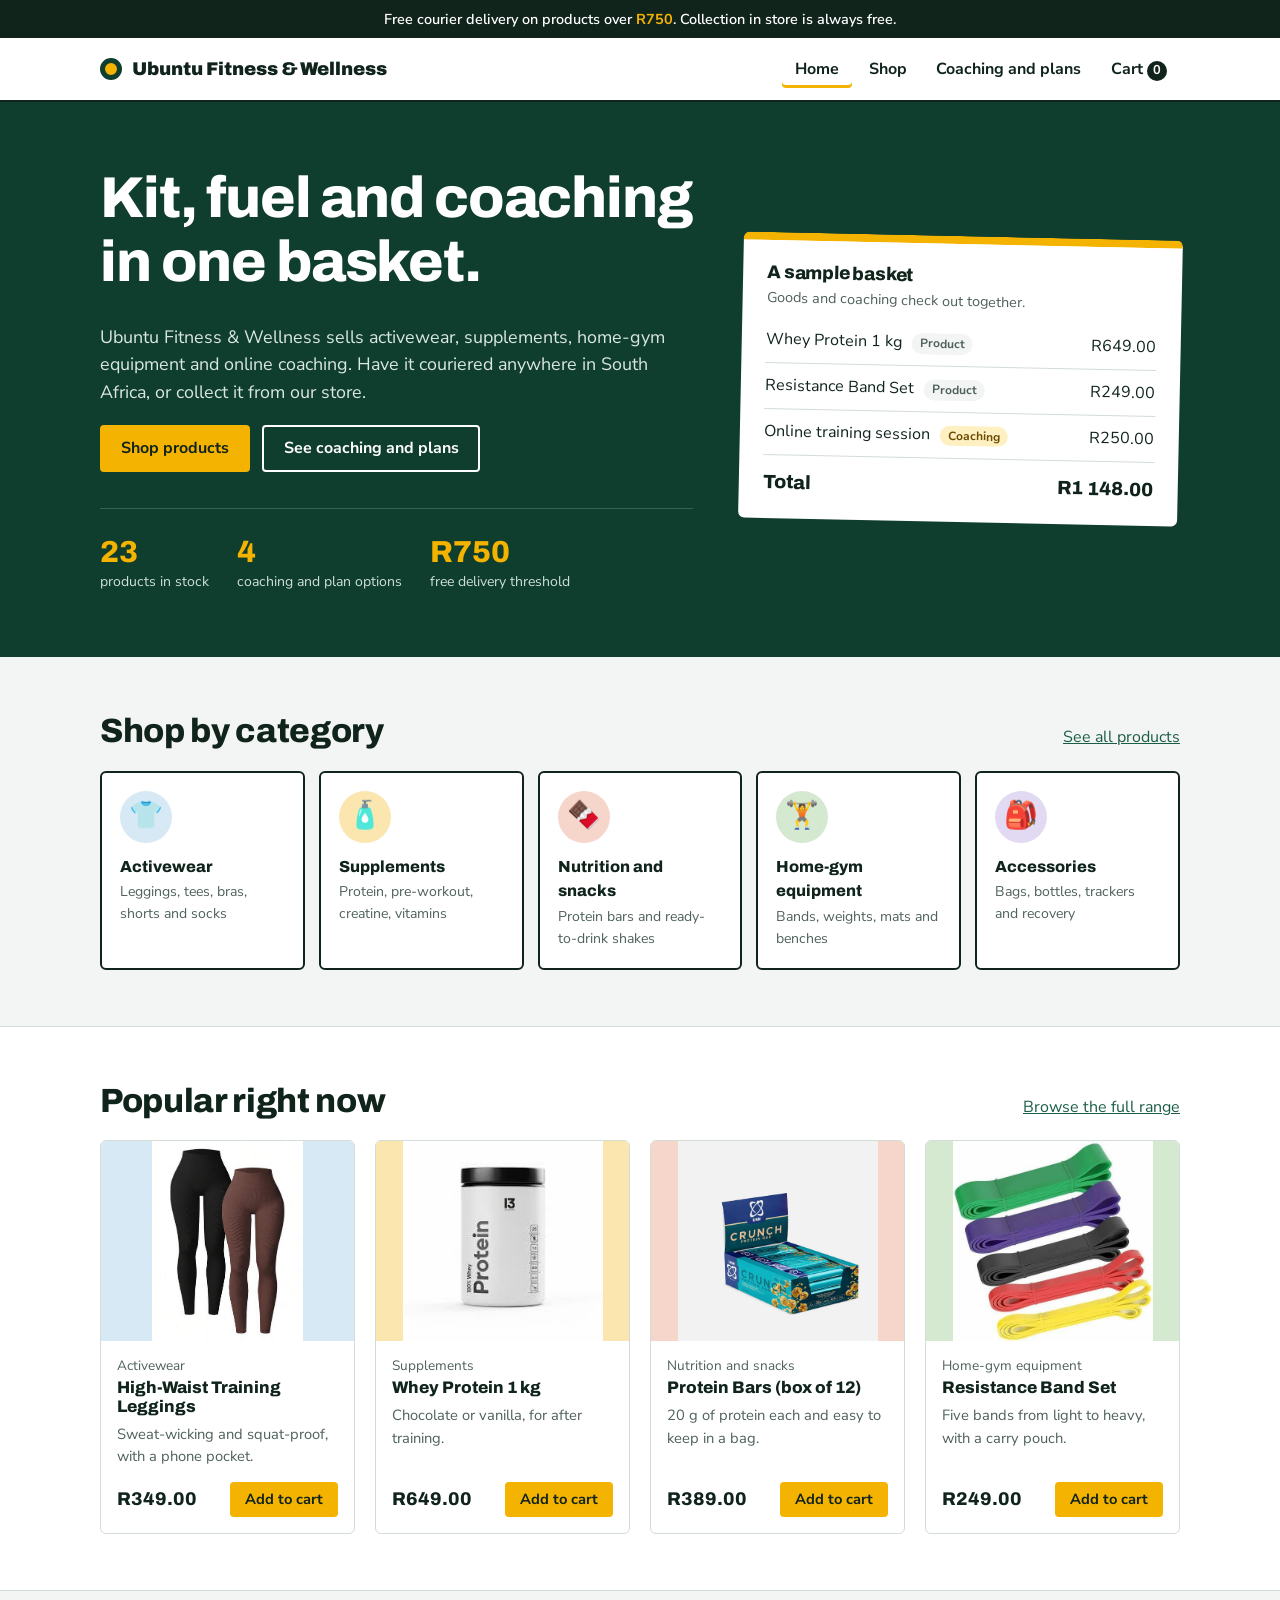
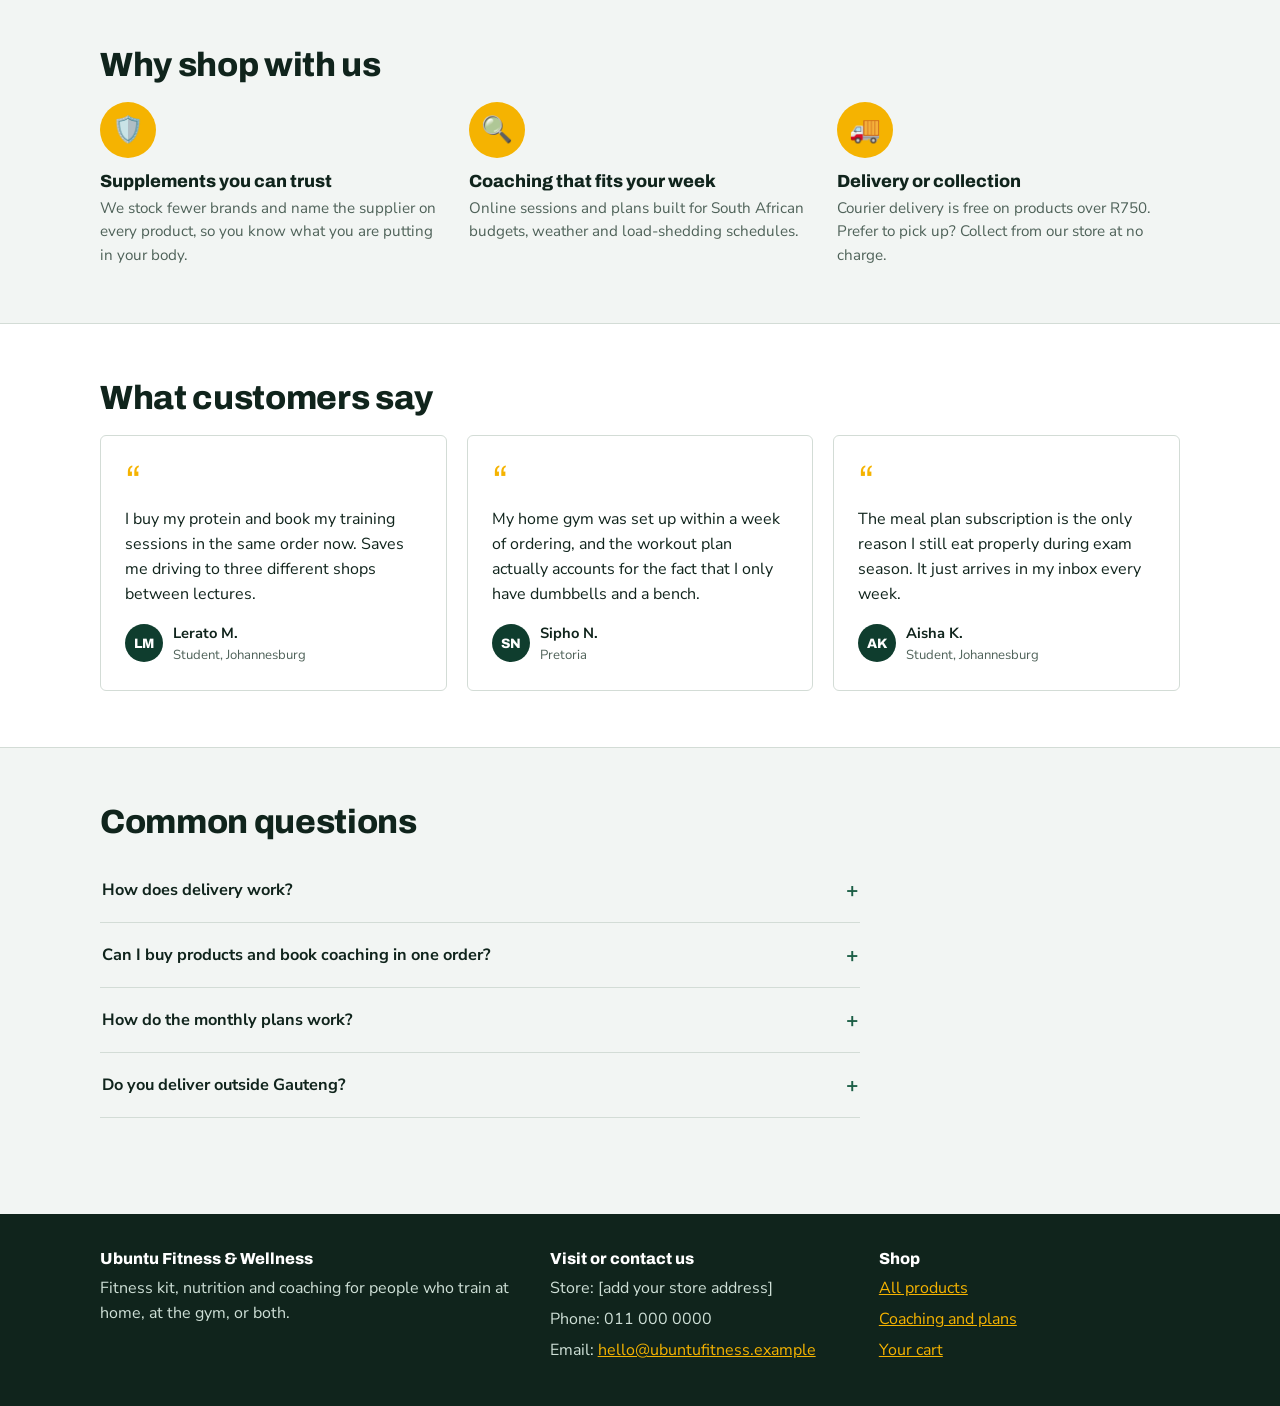
==== index.html @ 15aec462 "add website" ====
<?xml version="1.0" encoding="UTF-8"?>
<!DOCTYPE html PUBLIC "-//W3C//DTD XHTML 1.0 Strict//EN" "http://www.w3.org/TR/xhtml1/DTD/xhtml1-strict.dtd">
<html xmlns="http://www.w3.org/1999/xhtml" xml:lang="en" lang="en">
<head>
  <meta http-equiv="Content-Type" content="text/html; charset=UTF-8" />
  <meta name="viewport" content="width=device-width, initial-scale=1" />
  <title>Ubuntu Fitness &amp; Wellness | Kit, fuel and coaching in one basket</title>
  <link rel="stylesheet" type="text/css" href="https://fonts.googleapis.com/css2?family=Archivo:wght@700;800;900&amp;family=Nunito+Sans:wght@400;600;700&amp;display=swap" />
  <link rel="stylesheet" type="text/css" href="css/style.css" />
</head>
<body>
  <div><a class="skip-link" href="#main">Skip to main content</a></div>

  <div class="promo-bar">
    <div class="wrap"><span>Free courier delivery on products over <strong>R750</strong>. Collection in store is always free.</span></div>
  </div>

  <div class="site-header">
    <div class="wrap header-inner">
      <a class="brand" href="index.html"><span class="brand-mark"></span>Ubuntu Fitness &amp; Wellness</a>
      <ul class="nav">
        <li><a class="active" href="index.html">Home</a></li>
        <li><a href="products.html">Shop</a></li>
        <li><a href="services.html">Coaching and plans</a></li>
        <li><a href="cart.html">Cart <span id="cart-count" class="cart-count">0</span></a></li>
      </ul>
    </div>
  </div>

  <div id="main">
    <div class="hero">
      <div class="wrap hero-grid">
        <div>
          <h1>Kit, fuel and coaching in one basket.</h1>
          <p>Ubuntu Fitness &amp; Wellness sells activewear, supplements, home-gym equipment and online coaching. Have it couriered anywhere in South Africa, or collect it from our store.</p>
          <div class="hero-actions">
            <a class="btn" href="products.html">Shop products</a>
            <a class="btn btn-outline" href="services.html">See coaching and plans</a>
          </div>
          <div class="stat-row">
            <div><span class="stat-num">23</span><span class="stat-label">products in stock</span></div>
            <div><span class="stat-num">4</span><span class="stat-label">coaching and plan options</span></div>
            <div><span class="stat-num">R750</span><span class="stat-label">free delivery threshold</span></div>
          </div>
        </div>

        <div class="basket-mock">
          <h2>A sample basket</h2>
          <p class="muted">Goods and coaching check out together.</p>
          <div class="mock-row"><span>Whey Protein 1 kg <span class="tag">Product</span></span><span>R649.00</span></div>
          <div class="mock-row"><span>Resistance Band Set <span class="tag">Product</span></span><span>R249.00</span></div>
          <div class="mock-row"><span>Online training session <span class="tag tag-service">Coaching</span></span><span>R250.00</span></div>
          <div class="mock-total"><span>Total</span><span>R1 148.00</span></div>
        </div>
      </div>
    </div>

    <div class="section">
      <div class="wrap">
        <div class="section-head">
          <h2>Shop by category</h2>
          <a href="products.html">See all products</a>
        </div>
        <div class="cat-grid">
          <a class="cat-tile" href="products.html?cat=activewear">
            <span class="cat-icon tile-activewear">&#128085;</span>
            <span class="cat-name">Activewear</span>
            <span class="cat-blurb">Leggings, tees, bras, shorts and socks</span>
          </a>
          <a class="cat-tile" href="products.html?cat=supplements">
            <span class="cat-icon tile-supplements">&#129524;</span>
            <span class="cat-name">Supplements</span>
            <span class="cat-blurb">Protein, pre-workout, creatine, vitamins</span>
          </a>
          <a class="cat-tile" href="products.html?cat=nutrition">
            <span class="cat-icon tile-nutrition">&#127851;</span>
            <span class="cat-name">Nutrition and snacks</span>
            <span class="cat-blurb">Protein bars and ready-to-drink shakes</span>
          </a>
          <a class="cat-tile" href="products.html?cat=equipment">
            <span class="cat-icon tile-equipment">&#127947;</span>
            <span class="cat-name">Home-gym equipment</span>
            <span class="cat-blurb">Bands, weights, mats and benches</span>
          </a>
          <a class="cat-tile" href="products.html?cat=accessories">
            <span class="cat-icon tile-accessories">&#127890;</span>
            <span class="cat-name">Accessories</span>
            <span class="cat-blurb">Bags, bottles, trackers and recovery</span>
          </a>
        </div>
      </div>
    </div>

    <div class="section band">
      <div class="wrap">
        <div class="section-head">
          <h2>Popular right now</h2>
          <a href="products.html">Browse the full range</a>
        </div>
        <div id="featured-grid" class="grid"></div>
        <noscript><p>Turn on JavaScript to see the products.</p></noscript>
      </div>
    </div>

    <div class="section">
      <div class="wrap">
        <h2>Why shop with us</h2>
        <div class="tile-grid">
          <div class="tile-feature">
            <span class="tile-icon">&#128737;&#65039;</span>
            <h3>Supplements you can trust</h3>
            <p>We stock fewer brands and name the supplier on every product, so you know what you are putting in your body.</p>
          </div>
          <div class="tile-feature">
            <span class="tile-icon">&#128269;</span>
            <h3>Coaching that fits your week</h3>
            <p>Online sessions and plans built for South African budgets, weather and load-shedding schedules.</p>
          </div>
          <div class="tile-feature">
            <span class="tile-icon">&#128666;</span>
            <h3>Delivery or collection</h3>
            <p>Courier delivery is free on products over R750. Prefer to pick up? Collect from our store at no charge.</p>
          </div>
        </div>
      </div>
    </div>

    <div class="section band">
      <div class="wrap">
        <h2>What customers say</h2>
        <div class="testimonials">
          <div class="testimonial">
            <span class="testimonial-mark">&#8220;</span>
            <p>I buy my protein and book my training sessions in the same order now. Saves me driving to three different shops between lectures.</p>
            <div class="testimonial-who">
              <span class="testimonial-avatar">LM</span>
              <span><span class="testimonial-name">Lerato M.</span><span class="testimonial-loc">Student, Johannesburg</span></span>
            </div>
          </div>
          <div class="testimonial">
            <span class="testimonial-mark">&#8220;</span>
            <p>My home gym was set up within a week of ordering, and the workout plan actually accounts for the fact that I only have dumbbells and a bench.</p>
            <div class="testimonial-who">
              <span class="testimonial-avatar">SN</span>
              <span><span class="testimonial-name">Sipho N.</span><span class="testimonial-loc">Pretoria</span></span>
            </div>
          </div>
          <div class="testimonial">
            <span class="testimonial-mark">&#8220;</span>
            <p>The meal plan subscription is the only reason I still eat properly during exam season. It just arrives in my inbox every week.</p>
            <div class="testimonial-who">
              <span class="testimonial-avatar">AK</span>
              <span><span class="testimonial-name">Aisha K.</span><span class="testimonial-loc">Student, Johannesburg</span></span>
            </div>
          </div>
        </div>
      </div>
    </div>

    <div class="section">
      <div class="wrap">
        <h2>Common questions</h2>
        <div class="faq-list">
          <div class="faq-item">
            <button type="button" class="faq-q">How does delivery work?<span class="faq-icon">+</span></button>
            <div class="faq-a"><p>Courier delivery costs R80 and is free once your products come to R750 or more. You can also collect from our store at no charge. Coaching and plans are never delivered, since there is nothing to ship.</p></div>
          </div>
          <div class="faq-item">
            <button type="button" class="faq-q">Can I buy products and book coaching in one order?<span class="faq-icon">+</span></button>
            <div class="faq-a"><p>Yes. Add anything from the shop and the coaching and plans page to the same cart, and pay for it all in one checkout.</p></div>
          </div>
          <div class="faq-item">
            <button type="button" class="faq-q">How do the monthly plans work?<span class="faq-icon">+</span></button>
            <div class="faq-a"><p>Meal and workout plan subscriptions renew monthly and you can cancel at any time. The personal training monthly package includes eight sessions, and unused sessions can roll over.</p></div>
          </div>
          <div class="faq-item">
            <button type="button" class="faq-q">Do you deliver outside Gauteng?<span class="faq-icon">+</span></button>
            <div class="faq-a"><p>Courier delivery covers South Africa. Delivery times are longer outside major metros, and bulky items like benches may take a little longer to arrive.</p></div>
          </div>
        </div>
      </div>
    </div>
  </div>

  <div class="site-footer">
    <div class="wrap footer-grid">
      <div>
        <h3>Ubuntu Fitness &amp; Wellness</h3>
        <p>Fitness kit, nutrition and coaching for people who train at home, at the gym, or both.</p>
      </div>
      <div>
        <h3>Visit or contact us</h3>
        <p>Store: [add your store address]</p>
        <p>Phone: 011 000 0000</p>
        <p>Email: <a href="mailto:hello@ubuntufitness.example">hello@ubuntufitness.example</a></p>
      </div>
      <div>
        <h3>Shop</h3>
        <p><a href="products.html">All products</a></p>
        <p><a href="services.html">Coaching and plans</a></p>
        <p><a href="cart.html">Your cart</a></p>
      </div>
    </div>
  </div>

  <script type="text/javascript" src="js/products.js"></script>
  <script type="text/javascript" src="js/cart.js"></script>
  <script type="text/javascript" src="js/shop.js"></script>
  <script type="text/javascript" src="js/faq.js"></script>
</body>
</html>
---- css/style.css ----
/* ==========================================================
   Ubuntu Fitness & Wellness - shared stylesheet
   Every page links to this one file, so a change here changes
   the whole site. Colours and fonts are set once in :root.
   ========================================================== */

:root {
  --ink: #10241c;
  --pine: #1b5e45;
  --pine-dark: #0f3d2e;
  --sun: #f5b301;
  --sun-dark: #d99b00;
  --ember: #e2472b;
  --ember-dark: #bd3520;
  --mist: #f2f5f3;
  --line: #d3dcd6;
  --white: #ffffff;
  --danger: #b3261e;
  --muted: #4f6259;
  --font-head: "Archivo", "Arial Black", "Helvetica Neue", Arial, sans-serif;
  --font-body: "Nunito Sans", "Segoe UI", Helvetica, Arial, sans-serif;
}

* { box-sizing: border-box; }

html { -webkit-text-size-adjust: 100%; }

body {
  margin: 0;
  font-family: var(--font-body);
  font-size: 1rem;
  line-height: 1.55;
  color: var(--ink);
  background: var(--mist);
}

a { color: var(--pine); }
img { max-width: 100%; }

h1, h2, h3 {
  font-family: var(--font-head);
  font-weight: 800;
  line-height: 1.12;
  margin: 0 0 0.5em;
}
h1 { font-size: clamp(2.2rem, 5vw, 3.6rem); letter-spacing: -0.02em; }
h2 { font-size: clamp(1.5rem, 3vw, 2.1rem); letter-spacing: -0.01em; }
h3 { font-size: 1.1rem; }
p  { margin: 0 0 1em; max-width: 65ch; }

:focus-visible { outline: 3px solid var(--pine); outline-offset: 2px; }

.wrap { max-width: 1120px; margin: 0 auto; padding: 0 20px; }
.hidden { display: none; }
.muted { color: var(--muted); }

.skip-link { position: absolute; left: -999px; top: 0; }
.skip-link:focus { left: 10px; top: 10px; background: var(--white); padding: 8px 12px; z-index: 100; }

/* ---------- Promo bar ---------- */
.promo-bar { background: var(--ink); color: var(--white); text-align: center; }
.promo-bar .wrap { display: flex; align-items: center; justify-content: center; gap: 10px; padding: 8px 20px; font-size: 0.9rem; font-weight: 600; }
.promo-bar strong { color: var(--sun); }

/* ---------- Header and navigation ---------- */
.site-header {
  background: var(--white);
  border-bottom: 2px solid var(--ink);
  position: sticky;
  top: 0;
  z-index: 20;
}
.header-inner {
  display: flex;
  align-items: center;
  justify-content: space-between;
  flex-wrap: wrap;
  gap: 8px 16px;
  padding-top: 12px;
  padding-bottom: 12px;
}
.brand {
  display: flex;
  align-items: center;
  gap: 10px;
  font-family: var(--font-head);
  font-weight: 900;
  font-size: 1.15rem;
  color: var(--ink);
  text-decoration: none;
}
.brand-mark {
  display: inline-block;
  width: 22px;
  height: 22px;
  border-radius: 50%;
  background: var(--sun);
  border: 5px solid var(--pine-dark);
}
.nav { list-style: none; display: flex; flex-wrap: wrap; gap: 4px; margin: 0; padding: 0; }
.nav a {
  display: block;
  padding: 0.4em 0.8em;
  color: var(--ink);
  font-weight: 700;
  text-decoration: none;
  border-radius: 4px;
}
.nav a:hover { background: var(--mist); }
.nav a.active { box-shadow: inset 0 -3px 0 var(--sun); }
.cart-count {
  display: inline-block;
  min-width: 1.6em;
  padding: 0 0.4em;
  text-align: center;
  font-size: 0.8rem;
  border-radius: 99px;
  background: var(--ink);
  color: var(--white);
}
.cart-count.has-items { background: var(--sun); color: var(--ink); }

/* ---------- Buttons ---------- */
.btn {
  display: inline-block;
  padding: 0.65em 1.2em;
  font: 700 1rem var(--font-body);
  color: var(--ink);
  background: var(--sun);
  border: 2px solid var(--sun);
  border-radius: 4px;
  cursor: pointer;
  text-decoration: none;
}
.btn:hover { background: var(--sun-dark); border-color: var(--sun-dark); }
.btn-outline { background: transparent; color: inherit; border-color: currentColor; }
.btn-outline:hover { background: rgba(255, 255, 255, 0.12); border-color: currentColor; }
.btn-dark { background: var(--ink); color: var(--white); border-color: var(--ink); }
.btn-dark:hover { background: var(--pine-dark); border-color: var(--pine-dark); }
.btn-small { padding: 0.4em 0.9em; font-size: 0.92rem; }
.btn-wide { width: 100%; padding: 0.85em 1.2em; font-size: 1.05rem; }
.btn[disabled] { opacity: 0.6; cursor: wait; }
.link-button {
  background: none; border: 0; padding: 0; font: inherit;
  color: var(--pine); text-decoration: underline; cursor: pointer;
}

/* ---------- Home page hero ---------- */
.hero { background: var(--pine-dark); color: var(--white); padding: 64px 0; }
.hero :focus-visible { outline-color: var(--sun); }
.hero-grid {
  display: grid;
  grid-template-columns: 1.15fr 0.85fr;
  gap: 48px;
  align-items: center;
}
.hero h1 { color: var(--white); }
.hero p { color: #dbe8e1; font-size: 1.12rem; }
.hero-actions { display: flex; flex-wrap: wrap; gap: 12px; margin-top: 8px; }

.stat-row { display: flex; flex-wrap: wrap; gap: 28px; margin-top: 36px; padding-top: 28px; border-top: 1px solid rgba(255, 255, 255, 0.18); }
.stat-num { display: block; font-family: var(--font-head); font-weight: 800; font-size: 1.9rem; color: var(--sun); line-height: 1; }
.stat-label { display: block; margin-top: 4px; font-size: 0.88rem; color: #cfe0d7; }

.basket-mock {
  background: var(--white);
  color: var(--ink);
  border-radius: 6px;
  border-top: 8px solid var(--sun);
  padding: 22px 24px;
}
.basket-mock h2 { font-size: 1.15rem; margin-bottom: 0.2em; }
.basket-mock .muted { color: var(--muted); font-size: 0.9rem; margin-bottom: 0.6em; }
.mock-row {
  display: flex;
  justify-content: space-between;
  align-items: baseline;
  gap: 12px;
  padding: 10px 0;
  border-bottom: 1px solid var(--line);
}
.mock-total {
  display: flex;
  justify-content: space-between;
  padding-top: 12px;
  font-family: var(--font-head);
  font-weight: 800;
  font-size: 1.2rem;
}
.tag {
  display: inline-block;
  margin-left: 6px;
  padding: 1px 8px;
  font-size: 0.75rem;
  font-weight: 700;
  border-radius: 99px;
  background: var(--mist);
  color: var(--muted);
}
.tag-service { background: #fff0c2; color: #6b4b00; }

/* ---------- Sections ---------- */
.section { padding: 56px 0; }
.band { background: var(--white); border-top: 1px solid var(--line); border-bottom: 1px solid var(--line); }
.section-head { display: flex; justify-content: space-between; align-items: baseline; flex-wrap: wrap; gap: 8px; margin-bottom: 20px; }
.section-head h2 { margin: 0; }
.page-head { padding-top: 36px; padding-bottom: 8px; }
.page-head h1 { font-size: clamp(1.9rem, 4vw, 2.6rem); }

.cat-grid { display: grid; grid-template-columns: repeat(auto-fit, minmax(170px, 1fr)); gap: 14px; }
.cat-tile {
  display: block;
  padding: 18px;
  color: var(--ink);
  text-decoration: none;
  background: var(--white);
  border: 2px solid var(--ink);
  border-radius: 6px;
}
.cat-tile:hover { background: var(--ink); color: var(--white); }
.cat-tile:hover .cat-blurb { color: #cfe0d7; }
.cat-icon {
  display: flex; align-items: center; justify-content: center;
  width: 52px; height: 52px; margin-bottom: 12px;
  font-size: 1.7rem; border-radius: 50%;
}
.cat-name { display: block; font-family: var(--font-head); font-weight: 800; margin-bottom: 2px; }
.cat-blurb { display: block; font-size: 0.88rem; color: var(--muted); }

.features { display: grid; grid-template-columns: repeat(auto-fit, minmax(240px, 1fr)); gap: 28px; }
.feature { border-left: 6px solid var(--sun); padding-left: 16px; }
.feature p { margin-bottom: 0; color: var(--muted); }

/* ---------- Icon-circle feature tiles ---------- */
.tile-grid { display: grid; grid-template-columns: repeat(auto-fit, minmax(220px, 1fr)); gap: 26px; }
.tile-feature { text-align: left; }
.tile-icon {
  display: flex; align-items: center; justify-content: center;
  width: 56px; height: 56px; margin-bottom: 14px;
  font-size: 1.6rem; border-radius: 50%;
  background: var(--sun); color: var(--ink);
}
.tile-feature h3 { margin-bottom: 0.3em; }
.tile-feature p { margin-bottom: 0; color: var(--muted); font-size: 0.95rem; }

/* ---------- Testimonials ---------- */
.testimonials { display: grid; grid-template-columns: repeat(auto-fit, minmax(260px, 1fr)); gap: 20px; }
.testimonial { background: var(--white); border: 1px solid var(--line); border-radius: 6px; padding: 24px; }
.testimonial-mark { display: block; font-family: var(--font-head); font-size: 2.6rem; line-height: 1; color: var(--sun); margin-bottom: 6px; }
.testimonial p { color: var(--ink); margin-bottom: 14px; }
.testimonial-who { display: flex; align-items: center; gap: 10px; }
.testimonial-avatar {
  display: flex; align-items: center; justify-content: center;
  width: 38px; height: 38px; border-radius: 50%;
  background: var(--pine-dark); color: var(--white);
  font-family: var(--font-head); font-weight: 800; font-size: 0.85rem;
}
.testimonial-name { font-weight: 700; font-size: 0.92rem; }
.testimonial-loc { display: block; font-size: 0.82rem; color: var(--muted); }

/* ---------- Pricing-style tier cards (coaching and plans) ---------- */
.tier-grid { display: grid; grid-template-columns: repeat(auto-fit, minmax(240px, 1fr)); gap: 22px; align-items: stretch; }
.tier-card {
  position: relative;
  display: flex; flex-direction: column;
  background: var(--white);
  border: 2px solid var(--line);
  border-radius: 8px;
  padding: 26px 24px;
}
.tier-card.is-popular { border-color: var(--ink); box-shadow: 0 10px 24px rgba(16, 36, 28, 0.12); }
.tier-badge {
  position: absolute; top: -13px; left: 24px;
  padding: 3px 12px; border-radius: 99px;
  background: var(--ink); color: var(--sun);
  font-size: 0.78rem; font-weight: 700;
}
.tier-icon { font-size: 1.8rem; margin-bottom: 10px; }
.tier-card h3 { margin-bottom: 4px; }
.tier-price { font-family: var(--font-head); font-weight: 800; font-size: 1.7rem; margin-bottom: 2px; }
.tier-unit { font-family: var(--font-body); font-weight: 600; font-size: 0.85rem; color: var(--muted); }
.tier-desc { color: var(--muted); font-size: 0.92rem; margin-bottom: 16px; }
.tier-list { list-style: none; margin: 0 0 20px; padding: 0; flex: 1; }
.tier-list li { position: relative; padding-left: 1.4em; margin-bottom: 8px; font-size: 0.92rem; }
.tier-list li::before { content: "\2713"; position: absolute; left: 0; color: var(--pine); font-weight: 700; }

/* ---------- FAQ accordion ---------- */
.faq-list { max-width: 760px; }
.faq-item { border-bottom: 1px solid var(--line); }
.faq-q {
  display: flex; align-items: center; justify-content: space-between; gap: 16px;
  width: 100%; padding: 18px 2px;
  background: none; border: 0;
  font: 700 1.02rem var(--font-body); color: var(--ink);
  text-align: left; cursor: pointer;
}
.faq-icon { flex: none; font-size: 1.3rem; color: var(--pine); transition: transform 0.2s; }
.faq-q[aria-expanded="true"] .faq-icon { transform: rotate(45deg); }
.faq-a { max-height: 0; overflow: hidden; transition: max-height 0.2s ease; }
.faq-a p { padding: 0 2px 18px; margin: 0; color: var(--muted); max-width: 70ch; }
@media (prefers-reduced-motion: reduce) {
  .faq-a { transition: none; }
  .faq-icon { transition: none; }
}

/* ---------- Category tile colours (used on cards and category tiles) ---------- */
.tile-activewear   { background: #d6e9f4; }
.tile-supplements  { background: #fbe6b0; }
.tile-nutrition    { background: #f6d5cb; }
.tile-equipment    { background: #d5e8d0; }
.tile-accessories  { background: #e2daf2; }
.tile-service      { background: #cfe3da; }

/* ---------- Product grid and cards ---------- */
.toolbar { display: flex; flex-wrap: wrap; align-items: center; gap: 12px 20px; margin-bottom: 20px; }
.chips { display: flex; flex-wrap: wrap; gap: 8px; }
.chip {
  padding: 0.4em 0.9em;
  font: 600 0.92rem var(--font-body);
  color: var(--ink);
  background: var(--white);
  border: 2px solid var(--ink);
  border-radius: 99px;
  cursor: pointer;
}
.chip:hover { background: var(--mist); }
.chip.is-active { background: var(--ink); color: var(--white); }
.toolbar-controls { display: flex; flex-wrap: wrap; gap: 10px; margin-left: auto; }
.input {
  padding: 0.5em 0.7em;
  font: inherit;
  color: var(--ink);
  background: var(--white);
  border: 2px solid var(--line);
  border-radius: 4px;
}
.result-count { color: var(--muted); font-size: 0.92rem; margin-bottom: 14px; }

.grid { display: grid; grid-template-columns: repeat(auto-fill, minmax(230px, 1fr)); gap: 20px; }
.card {
  display: flex;
  flex-direction: column;
  overflow: hidden;
  background: var(--white);
  border: 1px solid var(--line);
  border-radius: 6px;
  transition: transform 0.2s ease, box-shadow 0.2s ease;
}
.card:hover,
.card:focus-within {
  transform: translateY(-4px);
  box-shadow: 0 8px 20px rgba(0, 0, 0, 0.12);
}
.card-tile { display: flex; align-items: center; justify-content: center; height: 200px; overflow: hidden; }
.card-tile img {
  width: 100%;
  height: 100%;
  object-fit: contain;
  object-position: center;
  transition: transform 0.3s ease;
}
.card:hover .card-tile img,
.card:focus-within .card-tile img {
  transform: scale(1.08);
}
.card-icon { font-size: 3.6rem; line-height: 1; }
.card-icon { font-size: 3.6rem; line-height: 1; }
.card-body { display: flex; flex-direction: column; flex: 1; padding: 14px 16px 16px; }
.card-cat { margin: 0 0 0.2em; font-size: 0.85rem; color: var(--muted); }
.card-title { margin: 0 0 0.35em; font-size: 1.05rem; }
.card-desc { flex: 1; margin-bottom: 0.9em; font-size: 0.92rem; color: var(--muted); }
.card-foot { display: flex; align-items: center; justify-content: space-between; gap: 10px; }
.price { font-family: var(--font-head); font-weight: 800; font-size: 1.15rem; }
.price-unit { font-family: var(--font-body); font-size: 0.8rem; font-weight: 600; color: var(--muted); }

.empty { padding: 40px 0; }
.empty h2 { margin-bottom: 0.3em; }

.steps { padding-left: 1.3em; max-width: 60ch; }
.steps li { margin-bottom: 0.5em; }

/* ---------- Cart ---------- */
.cart-grid { display: grid; grid-template-columns: 1fr 330px; gap: 28px; align-items: start; }
.table-scroll { overflow-x: auto; }
.cart-table { width: 100%; border-collapse: collapse; background: var(--white); border: 1px solid var(--line); }
.cart-table th, .cart-table td { padding: 12px 14px; text-align: left; border-bottom: 1px solid var(--line); vertical-align: middle; }
.cart-table th { font-family: var(--font-head); font-size: 0.9rem; background: var(--mist); }
.cart-table .num { text-align: right; white-space: nowrap; }
.item-name { font-weight: 700; }
.item-sub { display: block; font-size: 0.85rem; color: var(--muted); }
.qty { display: inline-flex; align-items: center; gap: 8px; }
.qty button {
  width: 32px; height: 32px;
  font: 700 1.1rem var(--font-body);
  color: var(--ink); background: var(--white);
  border: 2px solid var(--ink); border-radius: 4px; cursor: pointer;
}
.qty button:hover { background: var(--mist); }
.qty-value { min-width: 1.5em; text-align: center; font-weight: 700; }
.cart-actions { display: flex; flex-wrap: wrap; gap: 12px; align-items: center; margin-top: 16px; }

.summary {
  position: sticky;
  top: 84px;
  background: var(--white);
  border: 2px solid var(--ink);
  border-radius: 6px;
  padding: 20px;
}
.summary h2 { font-size: 1.2rem; }
.sum-row { display: flex; justify-content: space-between; gap: 12px; padding: 5px 0; }
.sum-row.sum-small { font-size: 0.88rem; color: var(--muted); }
.sum-total {
  display: flex; justify-content: space-between;
  margin-top: 8px; padding-top: 12px;
  border-top: 2px solid var(--ink);
  font-family: var(--font-head); font-weight: 800; font-size: 1.25rem;
}
.summary-lines { list-style: none; margin: 0 0 10px; padding: 0; }
.summary-lines li { display: flex; justify-content: space-between; gap: 12px; padding: 6px 0; border-bottom: 1px solid var(--line); font-size: 0.94rem; }

/* ---------- Checkout form ---------- */
.checkout-grid { display: grid; grid-template-columns: 1.4fr 1fr; gap: 28px; align-items: start; }
.fs { margin: 0 0 18px; padding: 16px 18px 8px; background: var(--white); border: 1px solid var(--line); border-radius: 6px; }
.fs legend { padding: 0 8px; font-family: var(--font-head); font-weight: 800; font-size: 1.05rem; }
.field { margin-bottom: 12px; }
.field label { display: block; margin-bottom: 4px; font-weight: 700; font-size: 0.95rem; }
.field input, .field select {
  width: 100%;
  padding: 0.6em 0.7em;
  font: inherit;
  color: var(--ink);
  background: var(--white);
  border: 2px solid var(--line);
  border-radius: 4px;
}
.field input.invalid, .field select.invalid { border-color: var(--danger); }
.field-error { display: block; min-height: 1.2em; margin-top: 3px; font-size: 0.85rem; color: var(--danger); }
.field-row { display: grid; grid-template-columns: 1fr 1fr; gap: 0 12px; }
.choice { display: flex; align-items: flex-start; gap: 10px; margin-bottom: 10px; }
.choice input { margin-top: 0.4em; }
.hint { font-size: 0.88rem; color: var(--muted); }

.notice { margin: 0 0 16px; padding: 12px 14px; border-left: 6px solid; border-radius: 4px; max-width: none; }
.notice-error { background: #fbeae8; border-color: var(--danger); }
.notice-info  { background: #fff6da; border-color: var(--sun); }
.notice-ok    { background: #e3f3e9; border-color: var(--pine); }

/* ---------- Confirmation page ---------- */
.confirm-head { padding: 40px 0 8px; }
.order-number { display: inline-block; padding: 4px 12px; font-family: var(--font-head); font-weight: 800; background: var(--sun); border-radius: 4px; }

/* ---------- Toast message ---------- */
.toast {
  position: fixed;
  left: 50%;
  bottom: 24px;
  z-index: 50;
  max-width: 90%;
  padding: 12px 18px;
  color: var(--white);
  background: var(--ink);
  border-radius: 4px;
  opacity: 0;
  pointer-events: none;
  transform: translate(-50%, 16px);
  transition: opacity 0.2s, transform 0.2s;
}
.toast.is-visible { opacity: 1; transform: translate(-50%, 0); }

/* ---------- Footer ---------- */
.site-footer { margin-top: 40px; padding: 36px 0; color: #cfe0d7; background: var(--ink); }
.site-footer h3 { color: var(--white); font-size: 1rem; }
.site-footer a { color: var(--sun); }
.footer-grid { display: grid; grid-template-columns: 1.4fr 1fr 1fr; gap: 28px; }
.site-footer p { margin-bottom: 0.4em; }

/* ---------- Small screens ---------- */
@media (min-width: 861px) {
  .basket-mock { transform: rotate(1.2deg); }
}
@media (max-width: 860px) {
  .hero { padding: 40px 0; }
  .hero-grid, .cart-grid, .checkout-grid, .footer-grid { grid-template-columns: 1fr; }
  .summary { position: static; }
  .toolbar-controls { margin-left: 0; }
}
@media (max-width: 700px) {
  .site-header { position: static; }
  .header-inner { padding-top: 10px; padding-bottom: 6px; }
  .nav a { padding: 0.35em 0.6em; font-size: 0.95rem; }
}
@media (max-width: 480px) {
  .field-row { grid-template-columns: 1fr; }
}
@media (prefers-reduced-motion: reduce) {
  .toast { transition: none; }
}
.card-link { color: inherit; text-decoration: none; display: block; }
.card-title .card-link:hover { text-decoration: underline; }
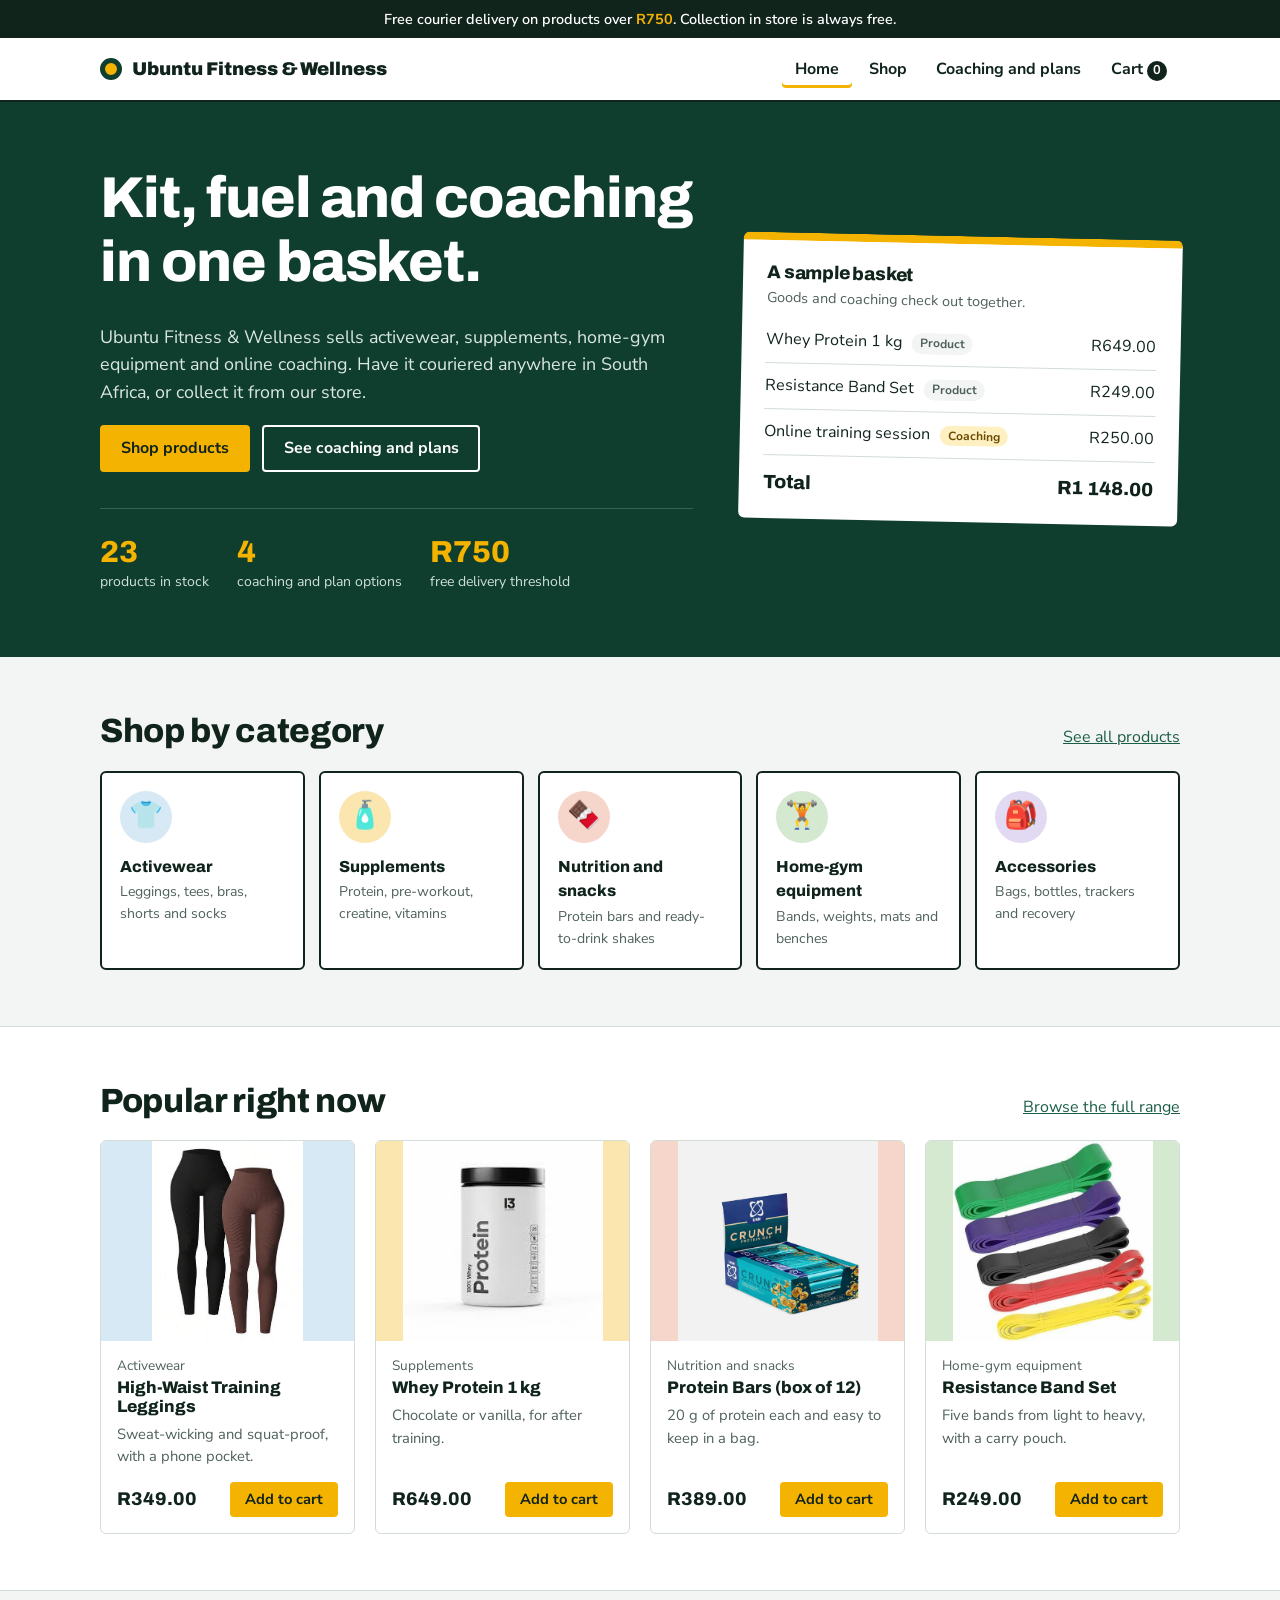
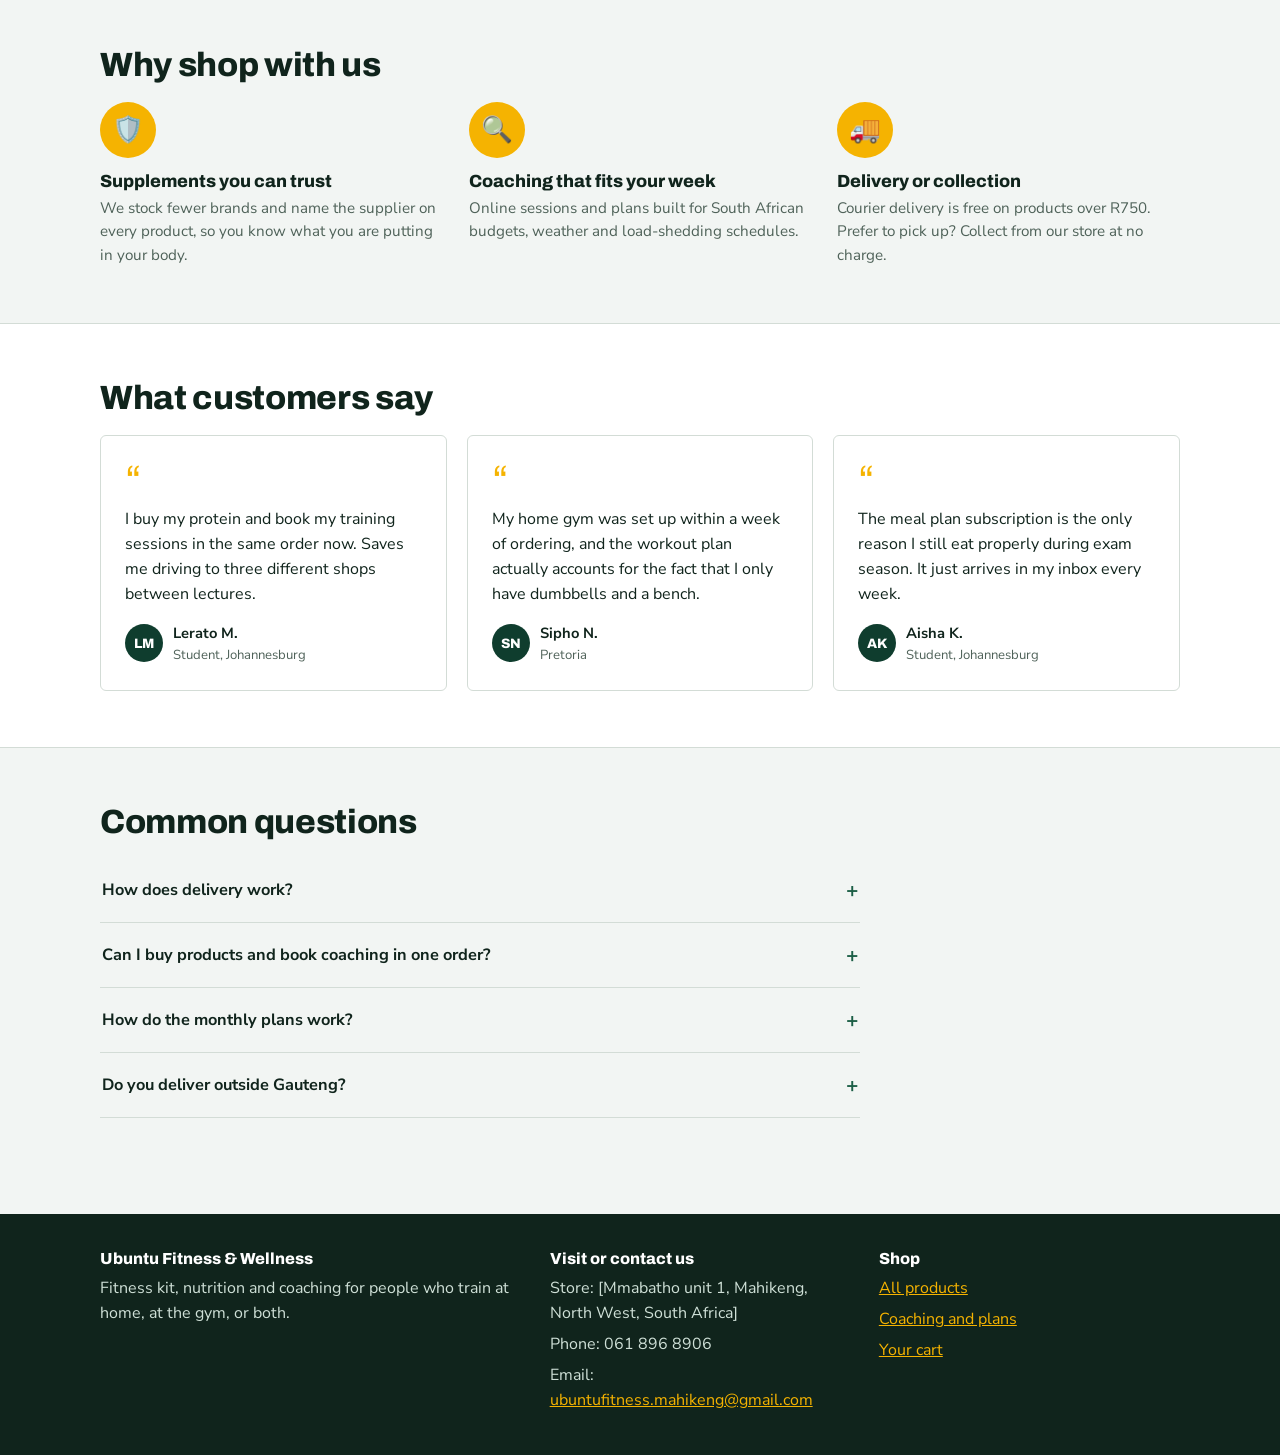
==== commit b6cba2d2: "update store contact details in cart.html updated the store address, phone number, and email address" ====
--- a/index.html
+++ b/index.html
@@ -1,4 +1,3 @@
-<?xml version="1.0" encoding="UTF-8"?>
 <!DOCTYPE html PUBLIC "-//W3C//DTD XHTML 1.0 Strict//EN" "http://www.w3.org/TR/xhtml1/DTD/xhtml1-strict.dtd">
 <html xmlns="http://www.w3.org/1999/xhtml" xml:lang="en" lang="en">
 <head>
@@ -190,9 +189,9 @@
       </div>
       <div>
         <h3>Visit or contact us</h3>
-        <p>Store: [add your store address]</p>
-        <p>Phone: 011 000 0000</p>
-        <p>Email: <a href="mailto:hello@ubuntufitness.example">hello@ubuntufitness.example</a></p>
+        <p>Store: [Mmabatho unit 1, Mahikeng, North West, South Africa]</p>
+        <p>Phone: 061 896 8906</p>
+        <p>Email: <a href="mailto:ubuntufitness.mahikeng@gmail.com">ubuntufitness.mahikeng@gmail.com</a></p>
       </div>
       <div>
         <h3>Shop</h3>
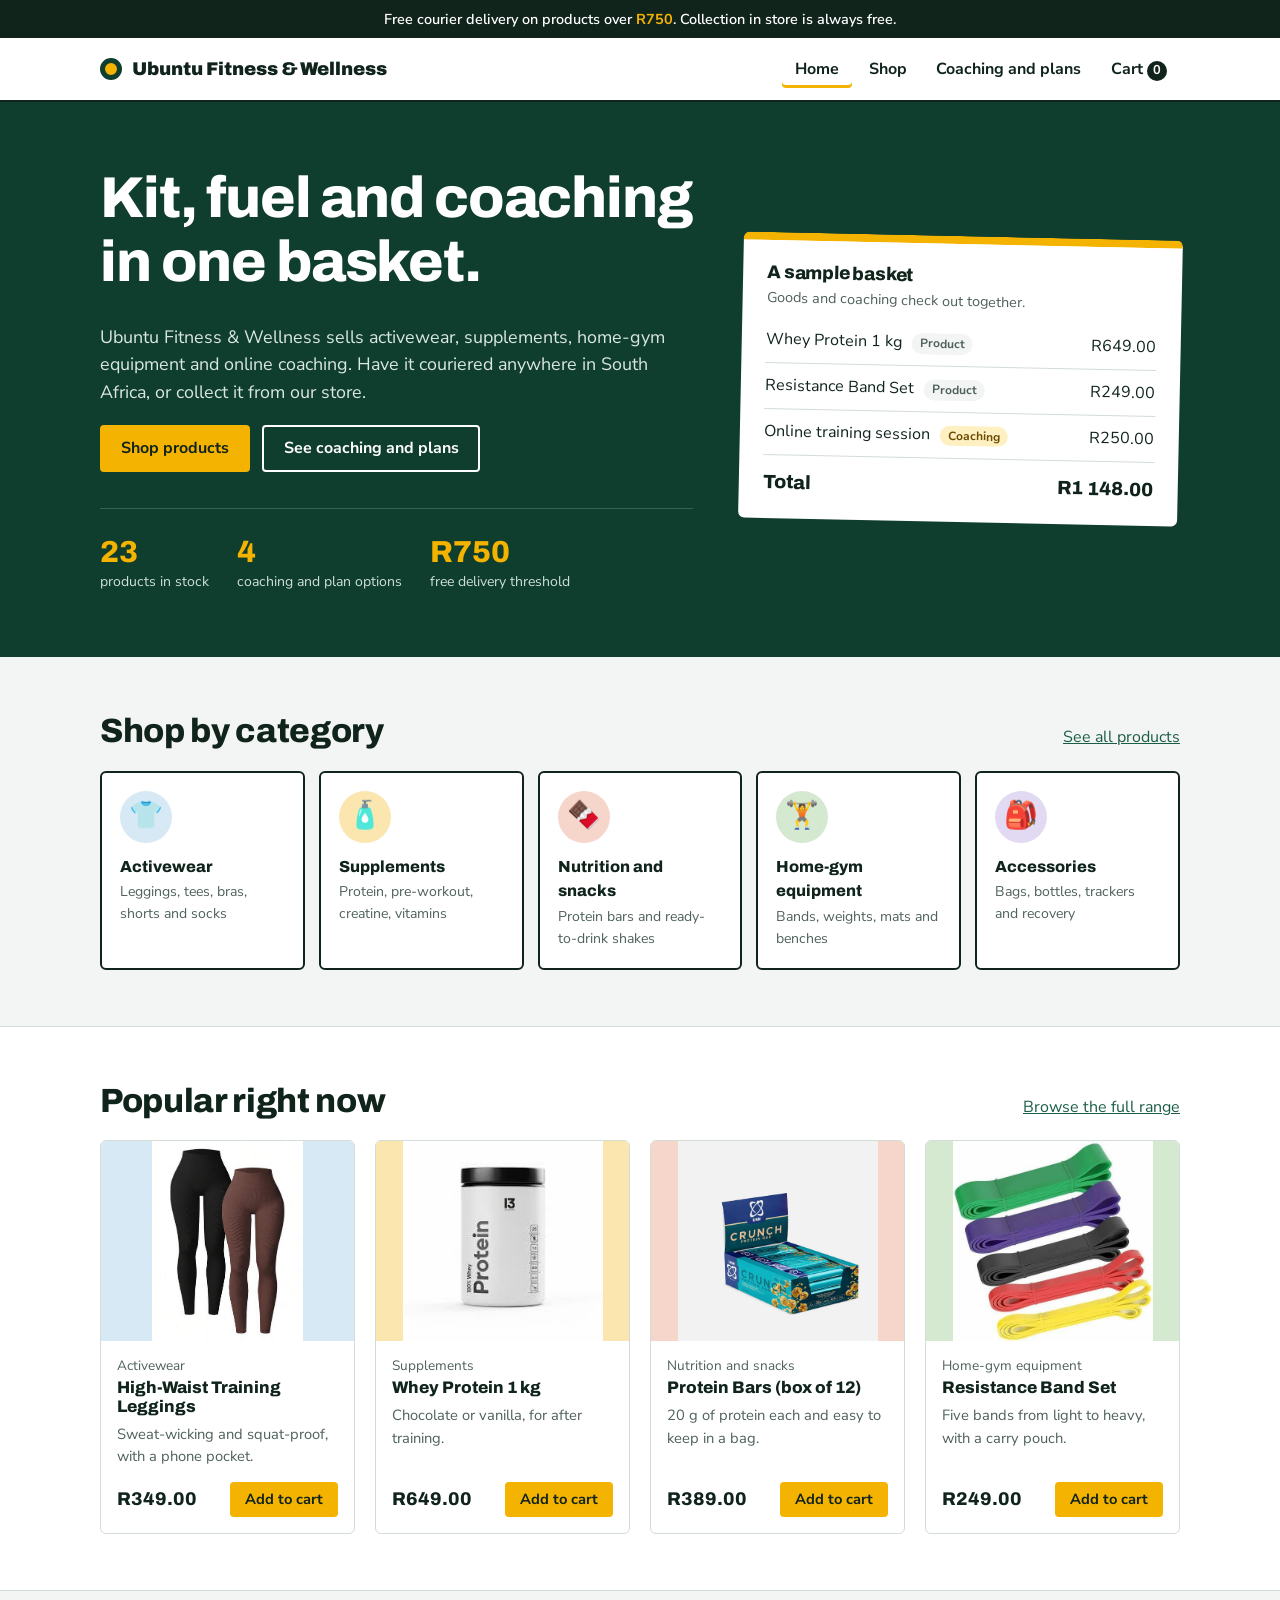
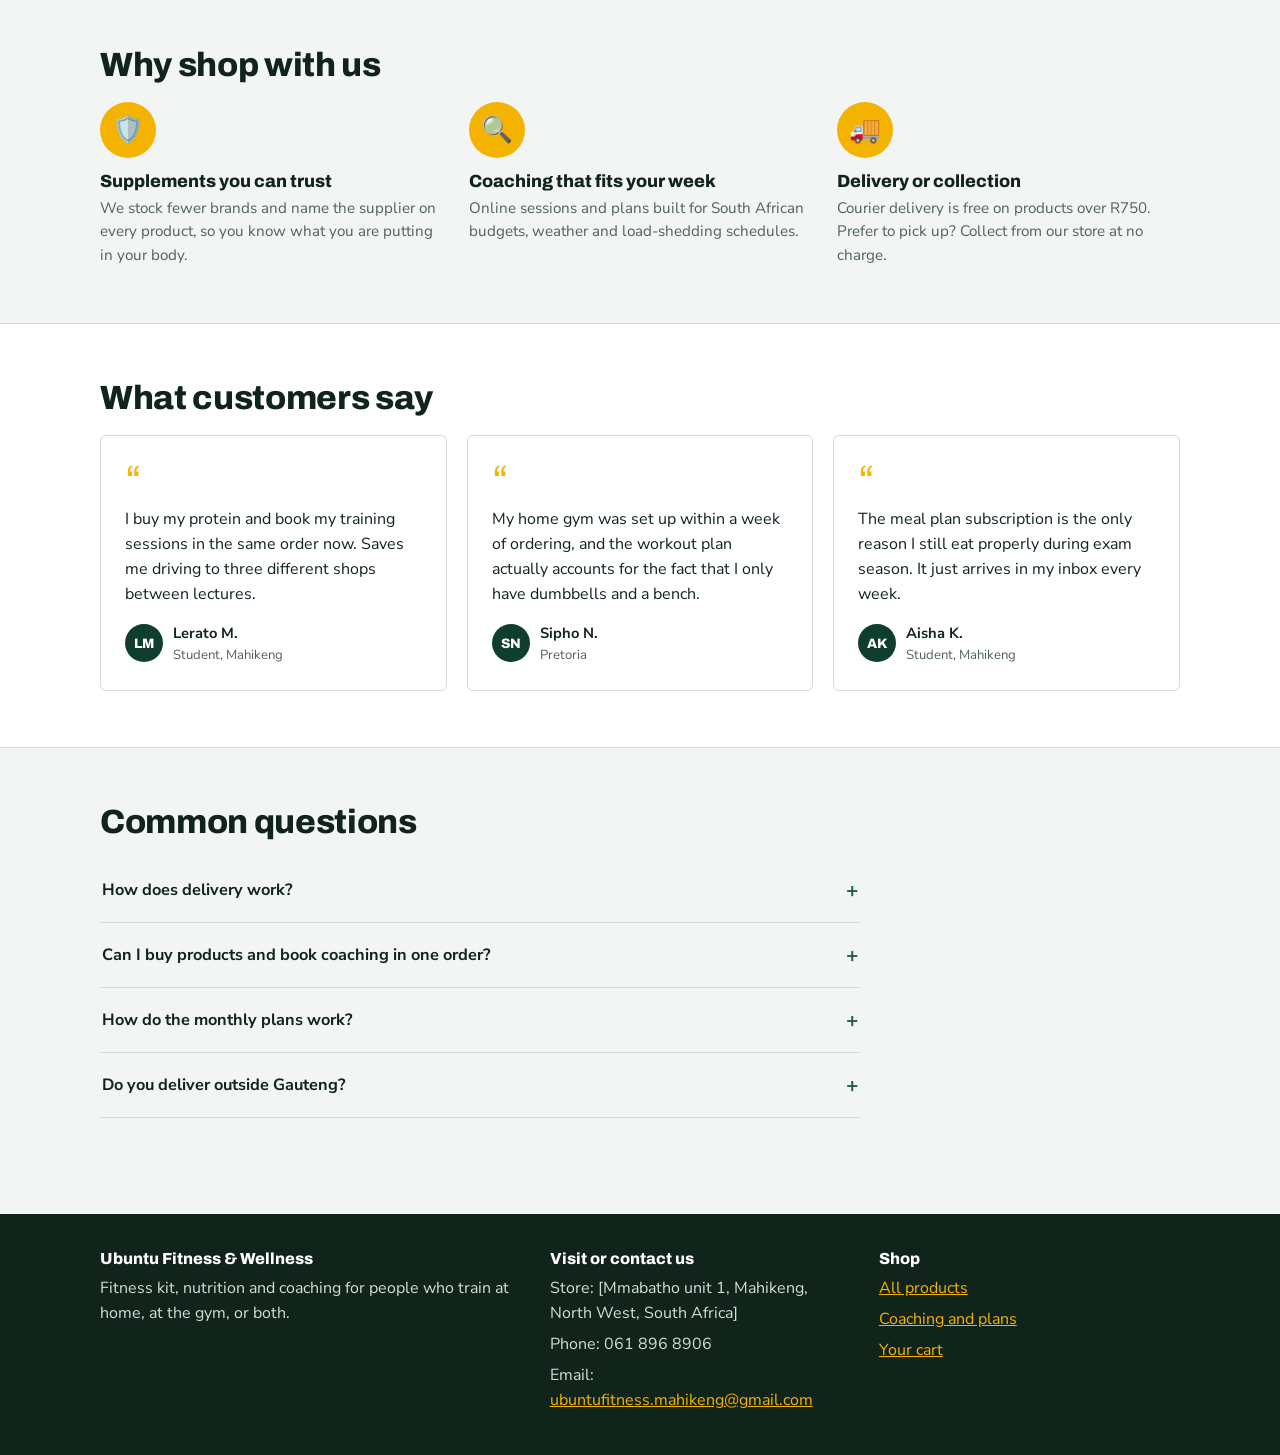
==== commit 38db1638: "update index.html" ====
--- a/index.html
+++ b/index.html
@@ -133,7 +133,7 @@
             <p>I buy my protein and book my training sessions in the same order now. Saves me driving to three different shops between lectures.</p>
             <div class="testimonial-who">
               <span class="testimonial-avatar">LM</span>
-              <span><span class="testimonial-name">Lerato M.</span><span class="testimonial-loc">Student, Johannesburg</span></span>
+              <span><span class="testimonial-name">Lerato M.</span><span class="testimonial-loc">Student, Mahikeng</span></span>
             </div>
           </div>
           <div class="testimonial">
@@ -149,7 +149,7 @@
             <p>The meal plan subscription is the only reason I still eat properly during exam season. It just arrives in my inbox every week.</p>
             <div class="testimonial-who">
               <span class="testimonial-avatar">AK</span>
-              <span><span class="testimonial-name">Aisha K.</span><span class="testimonial-loc">Student, Johannesburg</span></span>
+              <span><span class="testimonial-name">Aisha K.</span><span class="testimonial-loc">Student, Mahikeng</span></span>
             </div>
           </div>
         </div>
